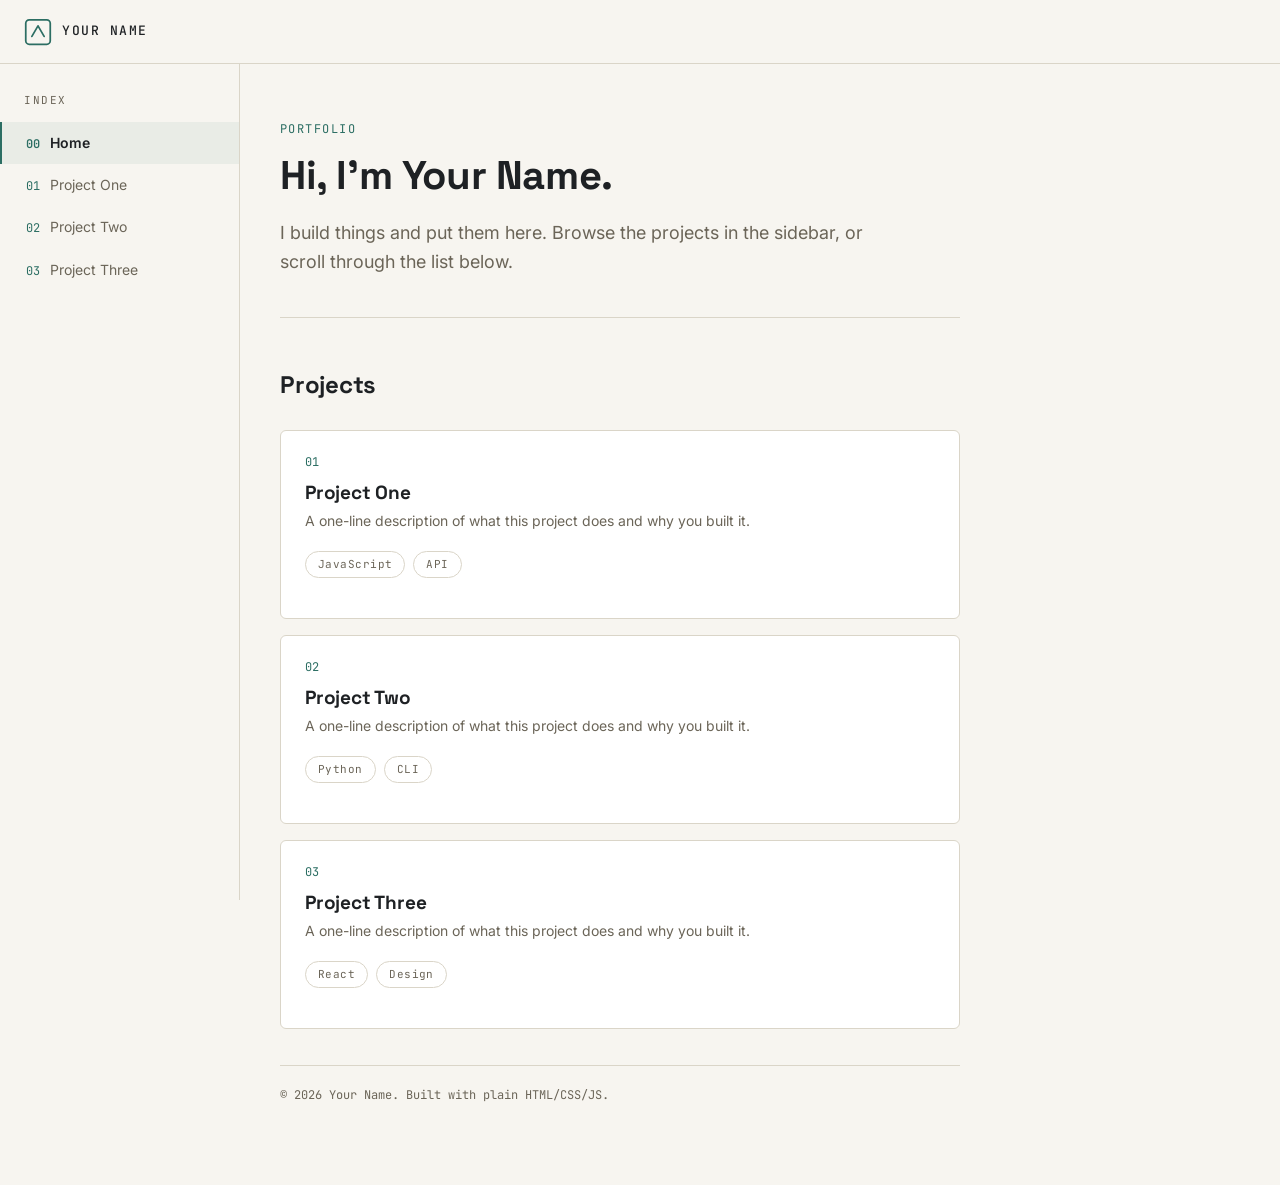
==== index.html @ bfcdeaa7 "adding framework Added the basic framework for the website. Content still needs to be filled in." ====
<!DOCTYPE html>
<html lang="en">
<head>
  <meta charset="UTF-8">
  <meta name="viewport" content="width=device-width, initial-scale=1.0">
  <title>Your Name — Projects</title>
  <meta name="description" content="A collection of projects by Your Name.">

  <link rel="preconnect" href="https://fonts.googleapis.com">
  <link href="https://fonts.googleapis.com/css2?family=Space+Grotesk:wght@500;700&family=Inter:wght@400;500;600&family=JetBrains+Mono:wght@400;500&display=swap" rel="stylesheet">
  <link rel="icon" type="image/svg+xml" href="assets/img/favicon.svg">
  <link rel="stylesheet" href="assets/css/style.css">
</head>
<body data-page="index.html">

  <div id="site-header"></div>
  <div id="site-sidebar"></div>

  <main>
    <span class="eyebrow">Portfolio</span>
    <h1>Hi, I'm Your Name.</h1>
    <p class="lede">
      I build things and put them here. Browse the projects in the sidebar,
      or scroll through the list below.
    </p>

    <hr class="rule">

    <h2>Projects</h2>
    <div class="project-grid" id="project-grid"></div>

    <footer class="page-footer">
      &copy; <span id="year"></span> Your Name. Built with plain HTML/CSS/JS.
    </footer>
  </main>

  <script src="assets/js/nav-data.js"></script>
  <script src="assets/js/main.js"></script>
  <script>
    // Build the project card grid from the same PROJECTS list used by the sidebar.
    const grid = document.getElementById("project-grid");
    grid.innerHTML = PROJECTS.map((p, i) => {
      const num = String(i + 1).padStart(2, "0");
      const tags = p.tags.map(t => `<span class="tag">${t}</span>`).join("");
      return `
        <a class="project-card" href="${p.file}">
          <span class="idx">${num}</span>
          <h3>${p.title}</h3>
          <p>${p.blurb}</p>
          <div class="tags">${tags}</div>
        </a>`;
    }).join("");

    document.getElementById("year").textContent = new Date().getFullYear();
  </script>
</body>
</html>
---- assets/css/style.css ----
/* ============================================================
   DESIGN TOKENS
   Change these to re-skin the whole site from one place.
   ============================================================ */
:root {
  --bg: #F7F5F0;
  --surface: #FFFFFF;
  --ink: #1E2124;
  --muted: #6B6558;
  --line: #DAD5C8;
  --accent: #2C6E63;
  --accent-ink: #FFFFFF;

  --font-display: "Space Grotesk", "Segoe UI", sans-serif;
  --font-body: "Inter", "Segoe UI", sans-serif;
  --font-mono: "JetBrains Mono", "SFMono-Regular", Consolas, monospace;

  --header-h: 64px;
  --sidebar-w: 240px;
  --radius: 6px;
}

/* ============================================================
   RESET / BASE
   ============================================================ */
* { box-sizing: border-box; }

html, body {
  margin: 0;
  padding: 0;
}

body {
  background: var(--bg);
  color: var(--ink);
  font-family: var(--font-body);
  font-size: 16px;
  line-height: 1.6;
  -webkit-font-smoothing: antialiased;
}

a {
  color: inherit;
  text-decoration: none;
}

h1, h2, h3 {
  font-family: var(--font-display);
  line-height: 1.15;
  margin: 0 0 0.5em 0;
  letter-spacing: -0.01em;
}

p { margin: 0 0 1em 0; }

img { max-width: 100%; display: block; }

:focus-visible {
  outline: 2px solid var(--accent);
  outline-offset: 2px;
}

/* ============================================================
   HEADER
   ============================================================ */
#site-header {
  position: fixed;
  top: 0; left: 0; right: 0;
  height: var(--header-h);
  background: var(--bg);
  border-bottom: 1px solid var(--line);
  display: flex;
  align-items: center;
  justify-content: space-between;
  padding: 0 24px;
  z-index: 100;
}

.brand {
  display: flex;
  align-items: center;
  gap: 10px;
  color: var(--ink);
}

.brand-mark { color: var(--accent); flex-shrink: 0; }

.brand-word {
  font-family: var(--font-mono);
  font-size: 13px;
  font-weight: 500;
  letter-spacing: 0.12em;
  text-transform: uppercase;
}

.nav-toggle {
  display: none;
  flex-direction: column;
  justify-content: center;
  gap: 4px;
  width: 32px;
  height: 32px;
  background: none;
  border: 1px solid var(--line);
  border-radius: var(--radius);
  cursor: pointer;
  padding: 0;
}

.nav-toggle span {
  display: block;
  width: 16px;
  height: 2px;
  background: var(--ink);
  margin: 0 auto;
}

/* ============================================================
   SIDEBAR
   ============================================================ */
#site-sidebar {
  position: fixed;
  top: var(--header-h);
  left: 0;
  bottom: 0;
  width: var(--sidebar-w);
  background: var(--bg);
  border-right: 1px solid var(--line);
  padding: 28px 0;
  overflow-y: auto;
  z-index: 90;
}

.sidebar-label {
  font-family: var(--font-mono);
  font-size: 11px;
  letter-spacing: 0.14em;
  text-transform: uppercase;
  color: var(--muted);
  padding: 0 24px;
  margin-bottom: 12px;
}

.nav-list {
  list-style: none;
  margin: 0;
  padding: 0;
}

.nav-list a {
  display: flex;
  align-items: baseline;
  gap: 10px;
  padding: 10px 24px;
  color: var(--muted);
  border-left: 2px solid transparent;
  transition: color 0.15s ease, border-color 0.15s ease, background 0.15s ease;
}

.nav-list a:hover {
  color: var(--ink);
  background: rgba(0,0,0,0.03);
}

.nav-list a.active {
  color: var(--ink);
  border-left-color: var(--accent);
  background: rgba(44,110,99,0.07);
  font-weight: 600;
}

.nav-list .idx {
  font-family: var(--font-mono);
  font-size: 12px;
  color: var(--accent);
  flex-shrink: 0;
}

.nav-list .label {
  font-size: 14px;
}

/* ============================================================
   MAIN CONTENT
   ============================================================ */
main {
  margin-top: var(--header-h);
  margin-left: var(--sidebar-w);
  padding: 56px 40px 80px;
  max-width: 760px;
}

.eyebrow {
  font-family: var(--font-mono);
  font-size: 12px;
  letter-spacing: 0.12em;
  text-transform: uppercase;
  color: var(--accent);
  margin-bottom: 14px;
  display: block;
}

h1 { font-size: 40px; }
h2 { font-size: 24px; margin-top: 2.2em; }

.lede {
  font-size: 18px;
  color: var(--muted);
  max-width: 56ch;
}

hr.rule {
  border: none;
  border-top: 1px solid var(--line);
  margin: 2.5em 0;
}

/* ---- tag pills ---- */
.tags {
  display: flex;
  flex-wrap: wrap;
  gap: 8px;
  margin: 18px 0;
}

.tag {
  font-family: var(--font-mono);
  font-size: 11px;
  letter-spacing: 0.04em;
  color: var(--muted);
  border: 1px solid var(--line);
  border-radius: 999px;
  padding: 4px 12px;
}

/* ---- buttons / links ---- */
.btn {
  display: inline-flex;
  align-items: center;
  gap: 8px;
  font-family: var(--font-mono);
  font-size: 13px;
  letter-spacing: 0.02em;
  padding: 10px 18px;
  border-radius: var(--radius);
  border: 1px solid var(--ink);
  transition: background 0.15s ease, color 0.15s ease;
}

.btn:hover { background: var(--ink); color: var(--bg); }

.btn.primary {
  background: var(--accent);
  border-color: var(--accent);
  color: var(--accent-ink);
}

.btn.primary:hover { background: #235a51; border-color: #235a51; }

.btn-row { display: flex; gap: 12px; flex-wrap: wrap; margin: 24px 0; }

/* ---- placeholder media block ---- */
.media-placeholder {
  background: var(--surface);
  border: 1px dashed var(--line);
  border-radius: var(--radius);
  aspect-ratio: 16 / 9;
  display: flex;
  align-items: center;
  justify-content: center;
  color: var(--muted);
  font-family: var(--font-mono);
  font-size: 13px;
  margin: 24px 0;
}

/* ---- project grid on home page ---- */
.project-grid {
  display: grid;
  grid-template-columns: 1fr;
  gap: 16px;
  margin-top: 32px;
}

.project-card {
  display: block;
  background: var(--surface);
  border: 1px solid var(--line);
  border-radius: var(--radius);
  padding: 22px 24px;
  transition: border-color 0.15s ease, transform 0.15s ease;
}

.project-card:hover {
  border-color: var(--accent);
  transform: translateY(-2px);
}

.project-card .idx {
  font-family: var(--font-mono);
  font-size: 12px;
  color: var(--accent);
  display: block;
  margin-bottom: 10px;
}

.project-card h3 { font-size: 19px; margin-bottom: 6px; }

.project-card p {
  color: var(--muted);
  font-size: 14px;
  margin-bottom: 12px;
}

/* ---- footer ---- */
footer.page-footer {
  border-top: 1px solid var(--line);
  margin-top: 3em;
  padding-top: 20px;
  color: var(--muted);
  font-family: var(--font-mono);
  font-size: 12px;
}

/* ============================================================
   RESPONSIVE
   ============================================================ */
@media (max-width: 800px) {
  .nav-toggle { display: flex; }

  #site-sidebar {
    transform: translateX(-100%);
    transition: transform 0.2s ease;
    box-shadow: 2px 0 12px rgba(0,0,0,0.08);
  }

  #site-sidebar.open {
    transform: translateX(0);
  }

  main {
    margin-left: 0;
    padding: 40px 22px 64px;
  }

  h1 { font-size: 30px; }
}
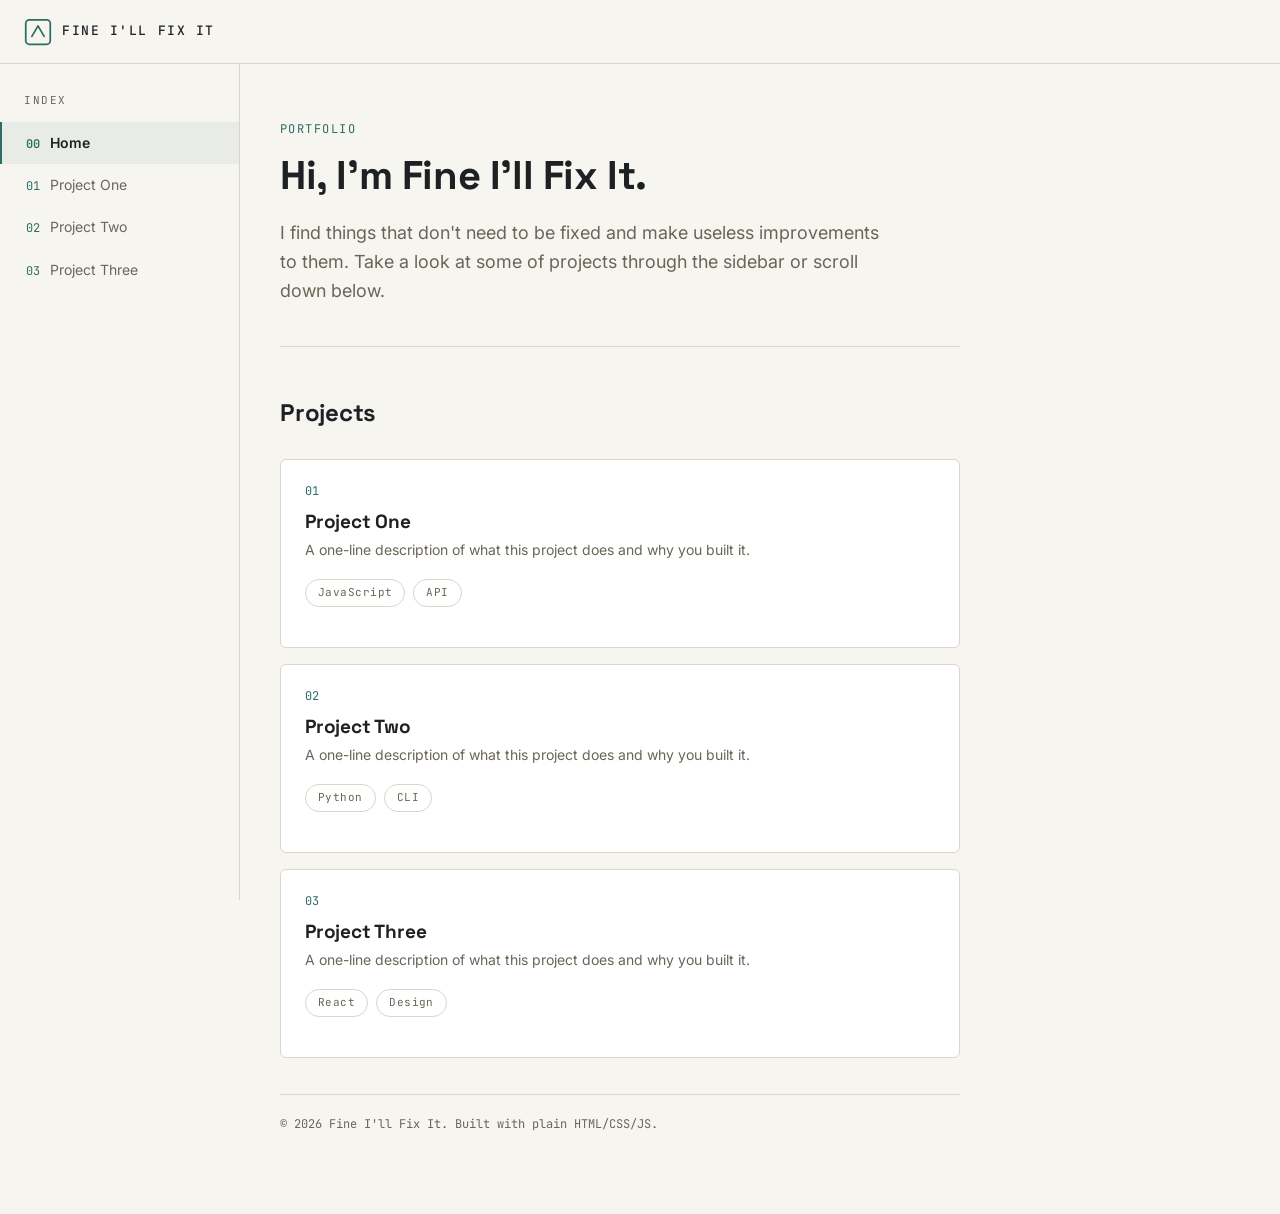
==== commit 836f6aa6: "adding content Customizing content for the home page" ====
--- a/index.html
+++ b/index.html
@@ -3,12 +3,12 @@
 <head>
   <meta charset="UTF-8">
   <meta name="viewport" content="width=device-width, initial-scale=1.0">
-  <title>Your Name — Projects</title>
+  <title>Fine I'll Fix It — Projects</title>
   <meta name="description" content="A collection of projects by Your Name.">
 
   <link rel="preconnect" href="https://fonts.googleapis.com">
   <link href="https://fonts.googleapis.com/css2?family=Space+Grotesk:wght@500;700&family=Inter:wght@400;500;600&family=JetBrains+Mono:wght@400;500&display=swap" rel="stylesheet">
-  <link rel="icon" type="image/svg+xml" href="assets/img/favicon.svg">
+  <link rel="icon" type="image/svg+xml" href="assets/img/logo.png">
   <link rel="stylesheet" href="assets/css/style.css">
 </head>
 <body data-page="index.html">
@@ -18,10 +18,9 @@
 
   <main>
     <span class="eyebrow">Portfolio</span>
-    <h1>Hi, I'm Your Name.</h1>
+    <h1>Hi, I'm Fine I'll Fix It.</h1>
     <p class="lede">
-      I build things and put them here. Browse the projects in the sidebar,
-      or scroll through the list below.
+      I find things that don't need to be fixed and make useless improvements to them. Take a look at some of projects through the sidebar or scroll down below.
     </p>
 
     <hr class="rule">
@@ -30,7 +29,7 @@
     <div class="project-grid" id="project-grid"></div>
 
     <footer class="page-footer">
-      &copy; <span id="year"></span> Your Name. Built with plain HTML/CSS/JS.
+      &copy; <span id="year"></span> Fine I'll Fix It. Built with plain HTML/CSS/JS.
     </footer>
   </main>
 
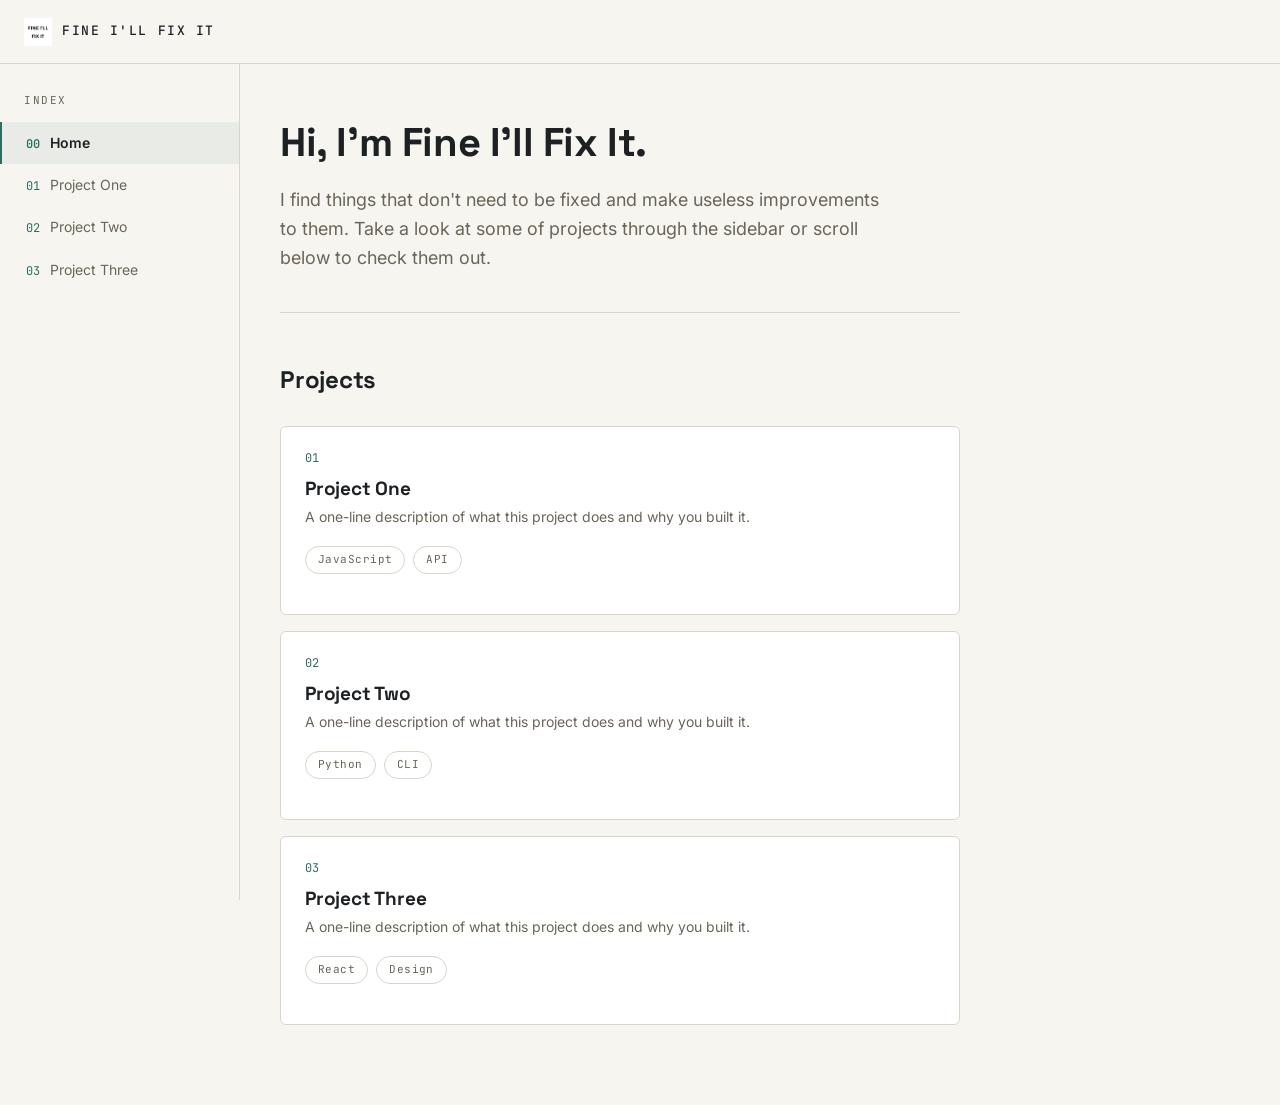
==== commit b4b530ac: "minor changes minor text changes" ====
--- a/index.html
+++ b/index.html
@@ -17,20 +17,15 @@
   <div id="site-sidebar"></div>
 
   <main>
-    <span class="eyebrow">Portfolio</span>
     <h1>Hi, I'm Fine I'll Fix It.</h1>
     <p class="lede">
-      I find things that don't need to be fixed and make useless improvements to them. Take a look at some of projects through the sidebar or scroll down below.
+      I find things that don't need to be fixed and make useless improvements to them. Take a look at some of projects through the sidebar or scroll below to check them out.
     </p>
 
     <hr class="rule">
 
     <h2>Projects</h2>
     <div class="project-grid" id="project-grid"></div>
-
-    <footer class="page-footer">
-      &copy; <span id="year"></span> Fine I'll Fix It. Built with plain HTML/CSS/JS.
-    </footer>
   </main>
 
   <script src="assets/js/nav-data.js"></script>
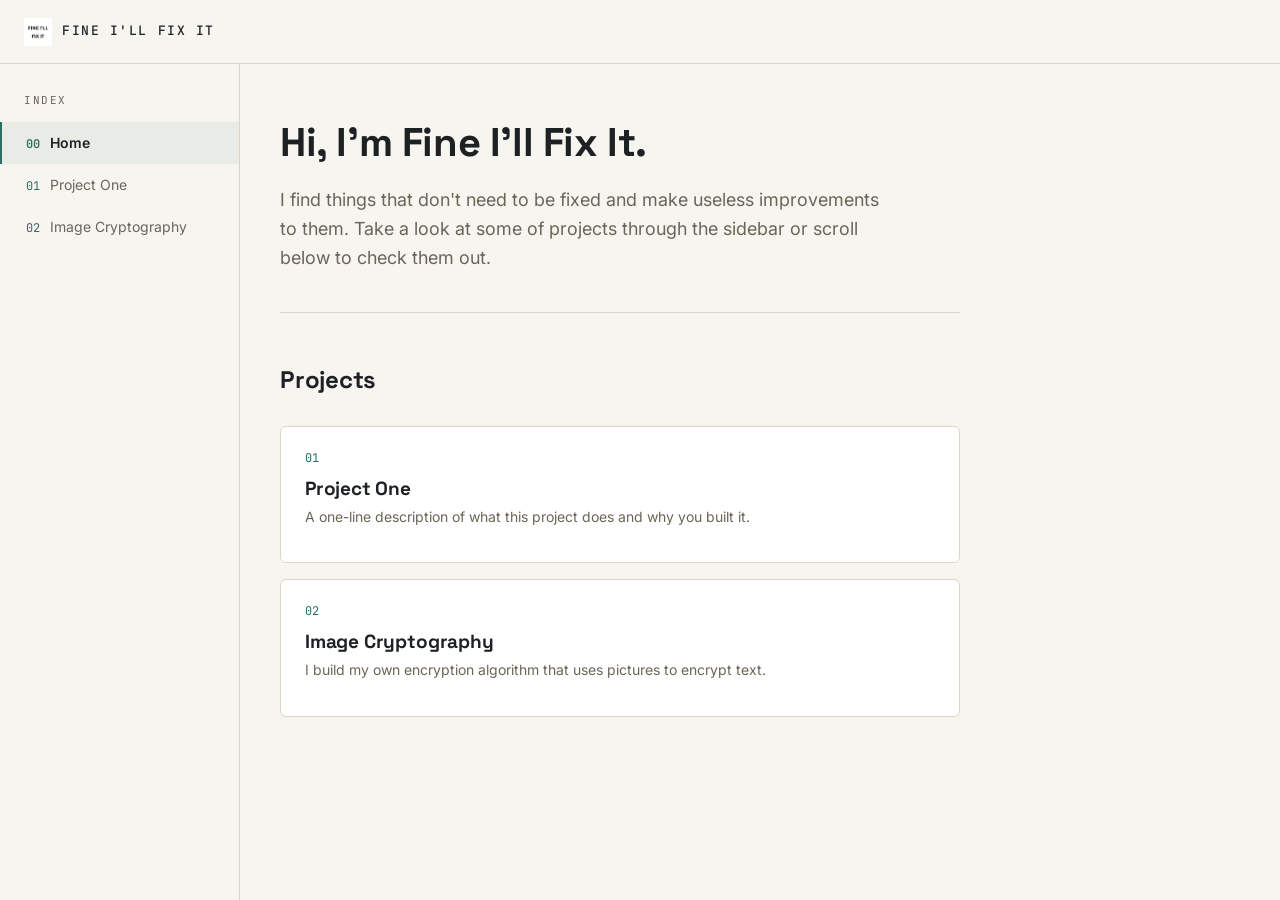
==== commit 908c91c8: "adding some of the content for crypto project I filled out some of the content for the image crypto " ====
--- a/index.html
+++ b/index.html
@@ -35,13 +35,11 @@
     const grid = document.getElementById("project-grid");
     grid.innerHTML = PROJECTS.map((p, i) => {
       const num = String(i + 1).padStart(2, "0");
-      const tags = p.tags.map(t => `<span class="tag">${t}</span>`).join("");
       return `
         <a class="project-card" href="${p.file}">
           <span class="idx">${num}</span>
           <h3>${p.title}</h3>
           <p>${p.blurb}</p>
-          <div class="tags">${tags}</div>
         </a>`;
     }).join("");
 
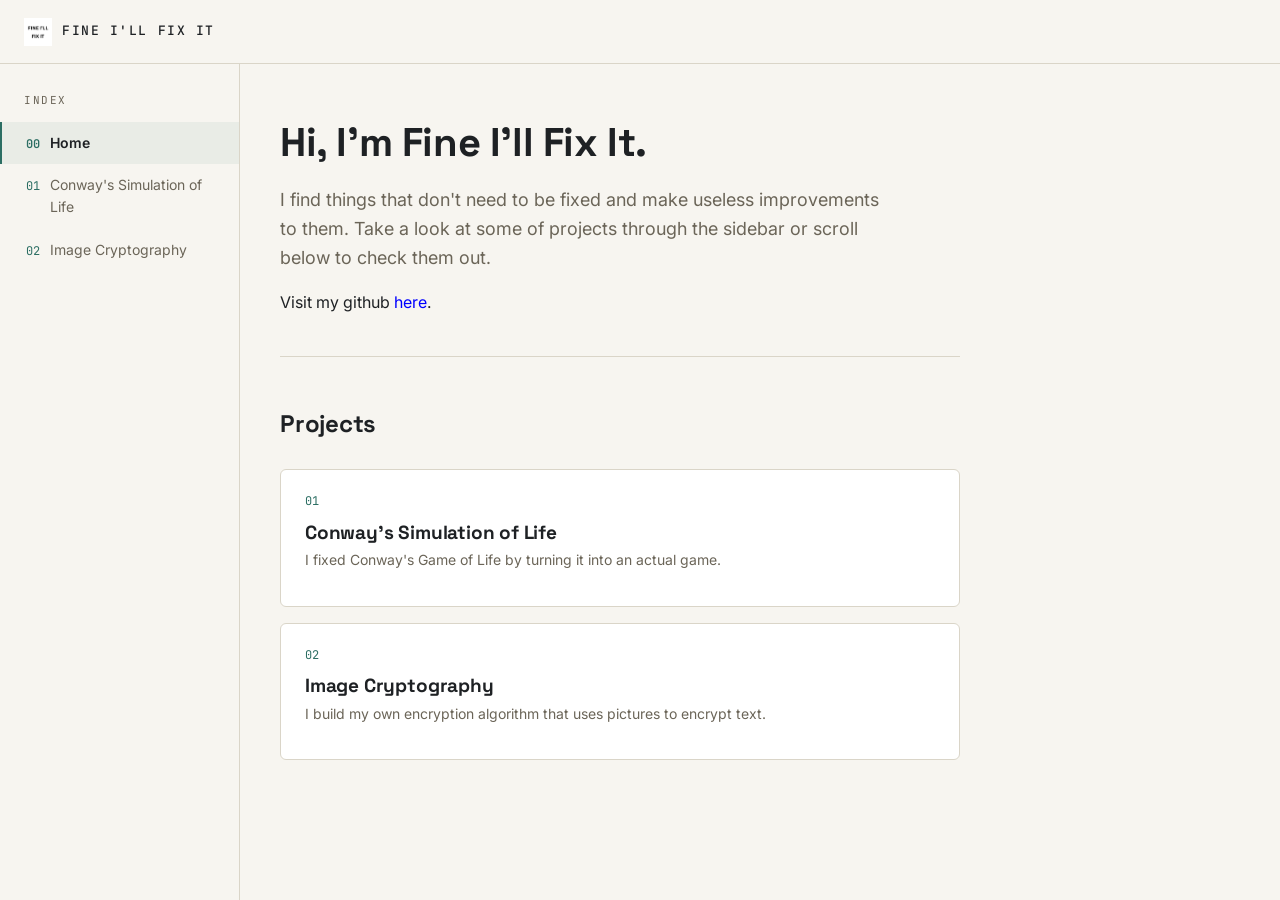
==== commit c2e765b1: "multiple changes Finished some minor content changes, started working on Conway's Simulation of life" ====
--- a/index.html
+++ b/index.html
@@ -21,6 +21,7 @@
     <p class="lede">
       I find things that don't need to be fixed and make useless improvements to them. Take a look at some of projects through the sidebar or scroll below to check them out.
     </p>
+    <p>Visit my github <a style="color: blue;" href="https://github.com/FineIllFixIt">here</a>.</p>
 
     <hr class="rule">
 
@@ -42,8 +43,6 @@
           <p>${p.blurb}</p>
         </a>`;
     }).join("");
-
-    document.getElementById("year").textContent = new Date().getFullYear();
   </script>
 </body>
 </html>
--- a/assets/css/style.css
+++ b/assets/css/style.css
@@ -312,6 +312,23 @@
   margin-bottom: 12px;
 }
 
+.form-error {
+  padding: 20px;
+  margin: 10px 0;
+  border-radius: 5px;
+  border: 1px solid red;
+  background-color: #ffdddd;
+  color: red;
+}
+
+.form-error p {
+  margin: 0;
+}
+
+.hidden {
+  display: none;
+}
+
 /* ---- footer ---- */
 footer.page-footer {
   border-top: 1px solid var(--line);
